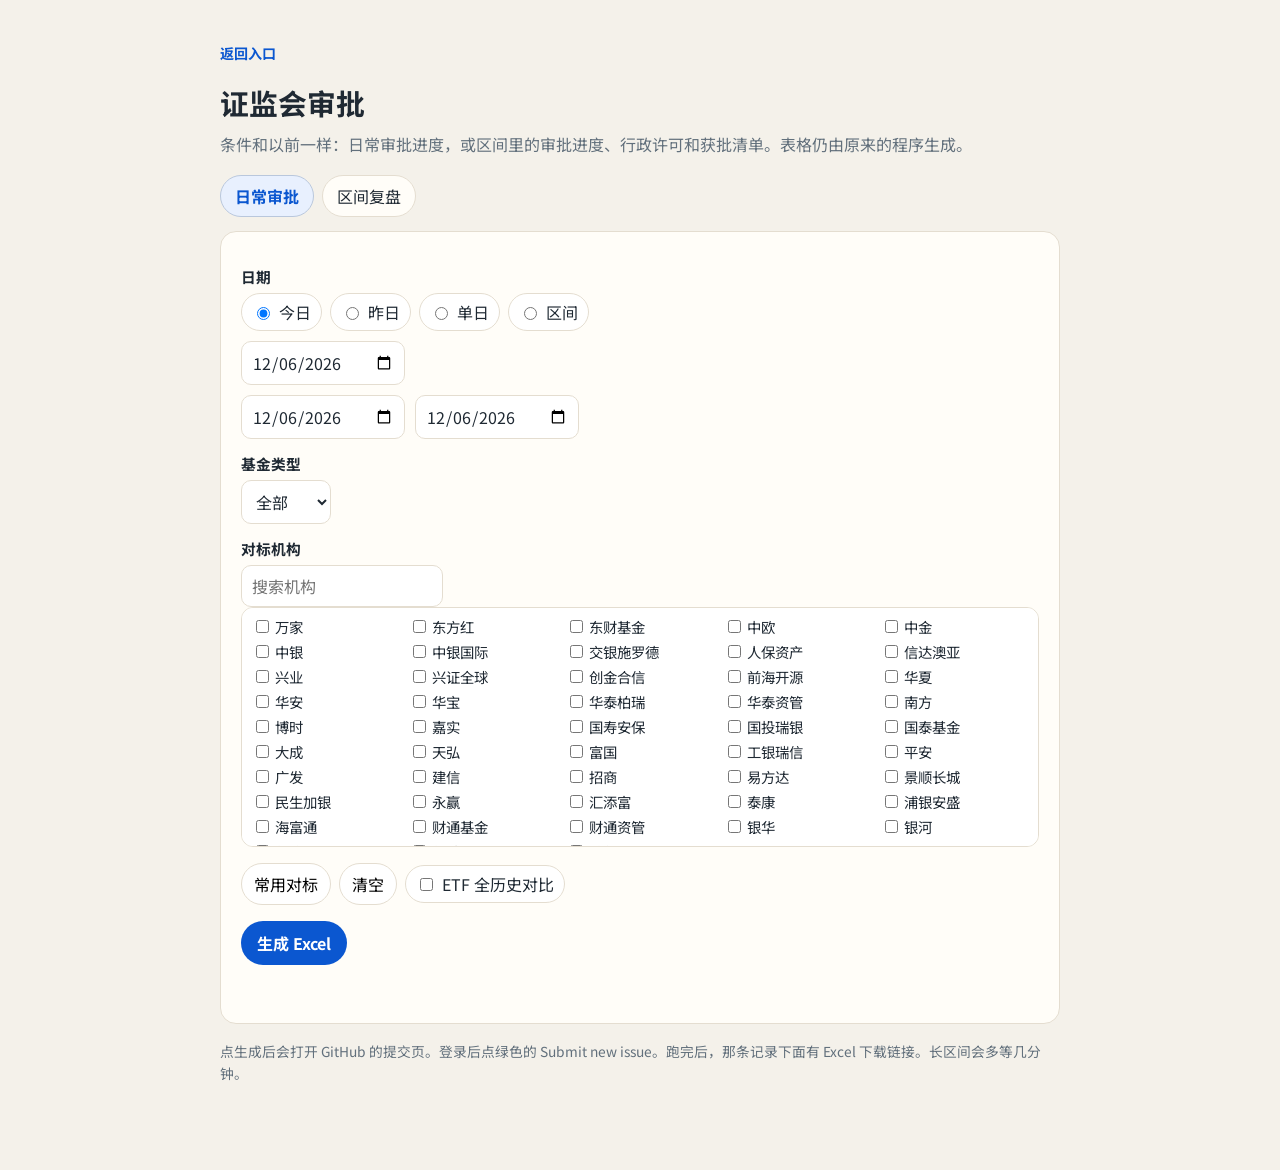
==== approval/index.html @ 1ad54c51 "Run the CSRC approval export on GitHub instead of Fly. Co-authored-by: Cursor <cursoragent@cursor.co" ====
<!DOCTYPE html>
<html lang="zh-CN">
<head>
  <meta charset="UTF-8" />
  <meta name="viewport" content="width=device-width, initial-scale=1" />
  <title>证监会审批</title>
  <link rel="preconnect" href="https://fonts.googleapis.com" />
  <link rel="preconnect" href="https://fonts.gstatic.com" crossorigin />
  <link href="https://fonts.googleapis.com/css2?family=Noto+Sans+SC:wght@400;500;700&display=swap" rel="stylesheet" />
  <style>
    :root {
      --bg: #f4f1ea;
      --paper: #fffdf8;
      --ink: #1f2933;
      --muted: #62707c;
      --line: #e4ddd0;
      --accent: #0b57d0;
    }
    * { box-sizing: border-box; }
    body {
      margin: 0;
      min-height: 100vh;
      font-family: "Noto Sans SC", "PingFang SC", "Microsoft YaHei", sans-serif;
      color: var(--ink);
      background: var(--bg);
    }
    .wrap { max-width: 880px; margin: 0 auto; padding: 40px 20px 72px; }
    a.back { color: var(--accent); font-weight: 700; text-decoration: none; font-size: 0.88rem; }
    h1 { margin: 18px 0 8px; font-size: 1.8rem; }
    .sub { margin: 0 0 18px; color: var(--muted); line-height: 1.65; }
    .tabs { display: flex; gap: 8px; margin-bottom: 14px; }
    .tabs button, button.go, button.quiet {
      font: inherit;
      cursor: pointer;
    }
    .tabs button {
      border: 1px solid var(--line);
      background: var(--paper);
      border-radius: 999px;
      padding: 8px 14px;
      color: var(--ink);
    }
    .tabs button.active { background: #e8f0fe; color: var(--accent); border-color: #b9c7dc; font-weight: 700; }
    .card {
      background: var(--paper);
      border: 1px solid var(--line);
      border-radius: 16px;
      padding: 20px;
    }
    .hidden { display: none; }
    label.field { display: block; margin: 14px 0 6px; font-weight: 700; font-size: 0.92rem; }
    .row { display: flex; flex-wrap: wrap; gap: 8px; }
    .chip {
      display: inline-flex;
      align-items: center;
      gap: 6px;
      border: 1px solid var(--line);
      border-radius: 999px;
      padding: 6px 10px;
      background: #fff;
    }
    input[type="date"], input[type="month"], input[type="search"], select {
      font: inherit;
      border: 1px solid var(--line);
      border-radius: 10px;
      padding: 8px 10px;
      background: #fff;
      color: var(--ink);
    }
    .dates { display: flex; flex-wrap: wrap; gap: 10px; margin-top: 10px; }
    .bench {
      max-height: 240px;
      overflow: auto;
      border: 1px solid var(--line);
      border-radius: 12px;
      padding: 8px 10px;
      background: #fff;
      display: grid;
      grid-template-columns: repeat(auto-fill, minmax(140px, 1fr));
      gap: 4px 10px;
    }
    .bench label { font-size: 0.9rem; }
    .actions { display: flex; flex-wrap: wrap; gap: 8px; margin-top: 16px; align-items: center; }
    button.go {
      border: 0;
      background: var(--accent);
      color: #fff;
      border-radius: 999px;
      padding: 10px 16px;
      font-weight: 700;
    }
    button.quiet {
      border: 1px solid var(--line);
      background: #fff;
      border-radius: 999px;
      padding: 8px 12px;
    }
    .status { margin: 12px 0 0; color: var(--muted); line-height: 1.6; min-height: 1.6em; }
    .note {
      margin-top: 16px;
      color: var(--muted);
      font-size: 0.86rem;
      line-height: 1.6;
    }
  </style>
</head>
<body>
  <div class="wrap">
    <a class="back" href="../">返回入口</a>
    <h1>证监会审批</h1>
    <p class="sub">条件和以前一样：日常审批进度，或区间里的审批进度、行政许可和获批清单。表格仍由原来的程序生成。</p>
    <div class="tabs">
      <button type="button" id="tabDaily" class="active">日常审批</button>
      <button type="button" id="tabPeriod">区间复盘</button>
    </div>

    <section class="card" id="panelDaily">
      <label class="field">日期</label>
      <div class="row" id="dateType">
        <label class="chip"><input type="radio" name="dtype" value="today" checked /> 今日</label>
        <label class="chip"><input type="radio" name="dtype" value="yesterday" /> 昨日</label>
        <label class="chip"><input type="radio" name="dtype" value="single" /> 单日</label>
        <label class="chip"><input type="radio" name="dtype" value="range" /> 区间</label>
      </div>
      <div class="dates hidden" id="rowSingle">
        <input type="date" id="singleDate" />
      </div>
      <div class="dates hidden" id="rowRange">
        <input type="date" id="startDate" />
        <input type="date" id="endDate" />
      </div>
      <label class="field" for="fundType">基金类型</label>
      <select id="fundType"></select>
      <label class="field" for="benchSearch">对标机构</label>
      <input type="search" id="benchSearch" placeholder="搜索机构" />
      <div class="bench" id="benchList"></div>
      <div class="actions">
        <button type="button" class="quiet" id="btnCommon">常用对标</button>
        <button type="button" class="quiet" id="btnClear">清空</button>
        <label class="chip"><input type="checkbox" id="etfFull" /> ETF 全历史对比</label>
      </div>
      <div class="actions">
        <button type="button" class="go" id="btnDaily">生成 Excel</button>
      </div>
      <p class="status" id="statusDaily"></p>
    </section>

    <section class="card hidden" id="panelPeriod">
      <label class="field">区间</label>
      <div class="dates">
        <input type="date" id="periodStart" />
        <input type="date" id="periodEnd" />
      </div>
      <label class="field" for="approveMonth">获批月份</label>
      <input type="month" id="approveMonth" />
      <div class="actions">
        <label class="chip"><input type="checkbox" id="incProgress" checked /> 审批进度公示</label>
        <label class="chip"><input type="checkbox" id="incResult" checked /> 行政许可事项</label>
      </div>
      <div class="actions">
        <button type="button" class="go" id="btnPeriod">生成 Excel</button>
      </div>
      <p class="status" id="statusPeriod"></p>
    </section>
    <p class="note">点生成后会打开 GitHub 的提交页。登录后点绿色的 Submit new issue。跑完后，那条记录下面有 Excel 下载链接。长区间会多等几分钟。</p>
  </div>
  <script>
    const INSTITUTIONS = ["万家", "东方红", "东财基金", "中欧", "中金", "中银", "中银国际", "交银施罗德", "人保资产", "信达澳亚", "兴业", "兴证全球", "创金合信", "前海开源", "华夏", "华安", "华宝", "华泰柏瑞", "华泰资管", "南方", "博时", "嘉实", "国寿安保", "国投瑞银", "国泰基金", "大成", "天弘", "富国", "工银瑞信", "平安", "广发", "建信", "招商", "易方达", "景顺长城", "民生加银", "永赢", "汇添富", "泰康", "浦银安盛", "海富通", "财通基金", "财通资管", "银华", "银河", "长信", "长城", "鹏华"];
    const COMMON = ["华夏", "易方达", "广发", "富国", "南方", "嘉实", "汇添富", "博时", "招商", "鹏华"];
    const FUND_TYPES = ["全部", "货币型", "债券型", "混合型", "股票型", "REITs", "QDII", "ETF", "FOF"];
    const REPO = "https://github.com/zylugarry-lab/csrc-approval-scraper/issues/new";

    function todayISO() {
      const d = new Date();
      const m = String(d.getMonth() + 1).padStart(2, "0");
      const day = String(d.getDate()).padStart(2, "0");
      return d.getFullYear() + "-" + m + "-" + day;
    }

    function previousMonth(iso) {
      const d = new Date(iso + "T00:00:00");
      d.setDate(1);
      d.setMonth(d.getMonth() - 1);
      return d.getFullYear() + "-" + String(d.getMonth() + 1).padStart(2, "0");
    }

    function selectedDateType() {
      return document.querySelector('input[name="dtype"]:checked').value;
    }

    function syncDateRows() {
      const value = selectedDateType();
      document.getElementById("rowSingle").classList.toggle("hidden", value !== "single");
      document.getElementById("rowRange").classList.toggle("hidden", value !== "range");
    }

    const selected = new Set();

    function syncSelected() {
      document.querySelectorAll("#benchList input").forEach((el) => {
        if (el.checked) selected.add(el.value);
        else selected.delete(el.value);
      });
    }

    function renderBench(filter) {
      const q = (filter || "").trim();
      const box = document.getElementById("benchList");
      box.innerHTML = "";
      INSTITUTIONS.filter((name) => !q || name.includes(q)).forEach((name) => {
        const label = document.createElement("label");
        const input = document.createElement("input");
        input.type = "checkbox";
        input.value = name;
        input.checked = selected.has(name);
        label.appendChild(input);
        label.append(" " + name);
        box.appendChild(label);
      });
    }

    function selectedBenches() {
      syncSelected();
      return INSTITUTIONS.filter((name) => selected.has(name));
    }

    function openIssue(title, payload, statusEl) {
      const body = "```csrc\n" + JSON.stringify(payload) + "\n```\n\n由入口页面提交。GitHub Actions 会用同一套程序生成 Excel，完成后把下载链接写在这条记录下面。";
      const url = REPO + "?title=" + encodeURIComponent(title) + "&body=" + encodeURIComponent(body);
      statusEl.textContent = "已打开 GitHub 提交页。登录后点绿色的 Submit new issue，完成后再回到那条记录下载。";
      window.open(url, "_blank", "noopener");
    }

    document.getElementById("tabDaily").onclick = () => {
      document.getElementById("tabDaily").classList.add("active");
      document.getElementById("tabPeriod").classList.remove("active");
      document.getElementById("panelDaily").classList.remove("hidden");
      document.getElementById("panelPeriod").classList.add("hidden");
    };
    document.getElementById("tabPeriod").onclick = () => {
      document.getElementById("tabPeriod").classList.add("active");
      document.getElementById("tabDaily").classList.remove("active");
      document.getElementById("panelPeriod").classList.remove("hidden");
      document.getElementById("panelDaily").classList.add("hidden");
    };

    const today = todayISO();
    document.getElementById("singleDate").value = today;
    document.getElementById("startDate").value = today;
    document.getElementById("endDate").value = today;
    document.getElementById("periodEnd").value = today;
    document.getElementById("periodStart").value = today.slice(0, 4) + "-06-30";
    document.getElementById("approveMonth").value = previousMonth(today);
    FUND_TYPES.forEach((name) => {
      const option = document.createElement("option");
      option.value = name;
      option.textContent = name;
      document.getElementById("fundType").appendChild(option);
    });
    renderBench();
    syncDateRows();
    document.getElementById("dateType").addEventListener("change", syncDateRows);
    document.getElementById("benchSearch").addEventListener("input", (event) => {
      syncSelected();
      renderBench(event.target.value);
    });
    document.getElementById("btnClear").onclick = () => {
      selected.clear();
      renderBench(document.getElementById("benchSearch").value);
    };
    document.getElementById("btnCommon").onclick = () => {
      selected.clear();
      COMMON.forEach((name) => selected.add(name));
      renderBench(document.getElementById("benchSearch").value);
    };
    document.getElementById("btnDaily").onclick = () => {
      const dateType = selectedDateType();
      const payload = {
        kind: "daily",
        date_type: dateType,
        single_date: document.getElementById("singleDate").value,
        start_date: document.getElementById("startDate").value,
        end_date: document.getElementById("endDate").value,
        fund_type: document.getElementById("fundType").value,
        benchmarks: selectedBenches(),
        etf_full_history: document.getElementById("etfFull").checked
      };
      const label = dateType === "today" ? today : dateType === "yesterday" ? "昨日" : dateType === "single" ? payload.single_date : payload.start_date + "至" + payload.end_date;
      openIssue("审批导出 日常 " + label, payload, document.getElementById("statusDaily"));
    };
    document.getElementById("btnPeriod").onclick = () => {
      const includeProgress = document.getElementById("incProgress").checked;
      const includeResult = document.getElementById("incResult").checked;
      const statusEl = document.getElementById("statusPeriod");
      if (!includeProgress && !includeResult) {
        statusEl.textContent = "请至少勾选一个数据源。";
        return;
      }
      const payload = {
        kind: "period",
        start_date: document.getElementById("periodStart").value,
        end_date: document.getElementById("periodEnd").value,
        approve_month: document.getElementById("approveMonth").value,
        include_progress: includeProgress,
        include_result: includeResult
      };
      openIssue("审批导出 区间 " + payload.start_date + "至" + payload.end_date, payload, statusEl);
    };
  </script>
</body>
</html>
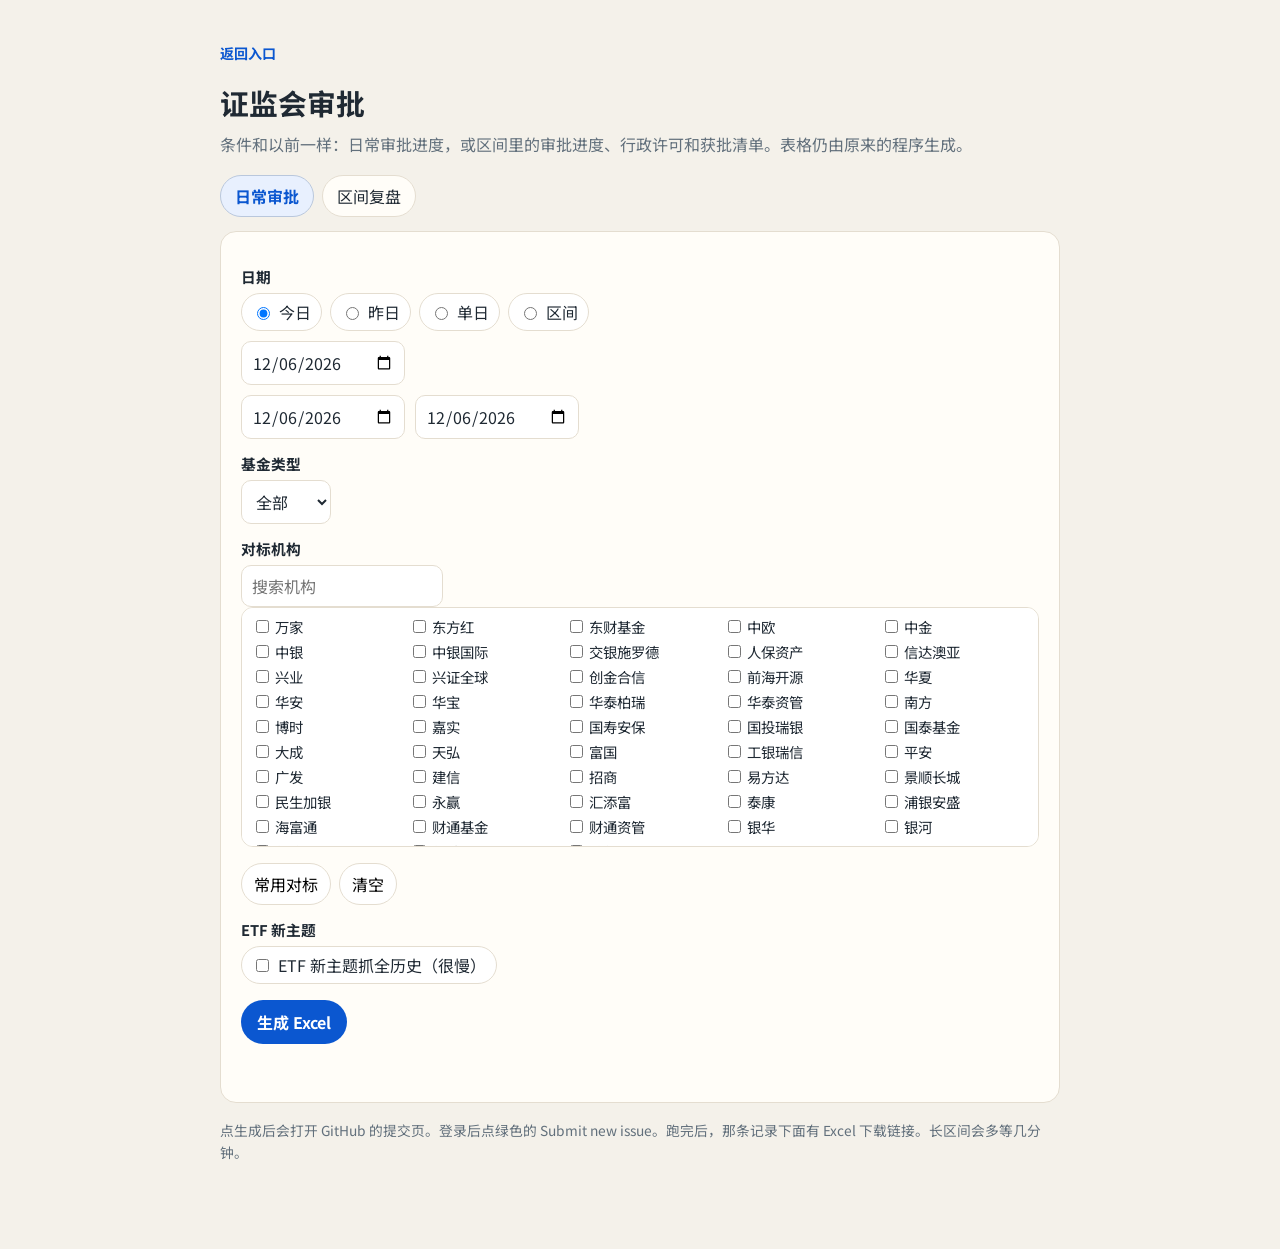
==== commit c7b7682e: "Put the ETF new-theme option back on its own row. Co-authored-by: Cursor <cursoragent@cursor.com>" ====
--- a/approval/index.html
+++ b/approval/index.html
@@ -137,8 +137,9 @@
       <div class="actions">
         <button type="button" class="quiet" id="btnCommon">常用对标</button>
         <button type="button" class="quiet" id="btnClear">清空</button>
-        <label class="chip"><input type="checkbox" id="etfFull" /> ETF 全历史对比</label>
-      </div>
+      </div>
+      <label class="field">ETF 新主题</label>
+      <label class="chip"><input type="checkbox" id="etfFull" /> ETF 新主题抓全历史（很慢）</label>
       <div class="actions">
         <button type="button" class="go" id="btnDaily">生成 Excel</button>
       </div>
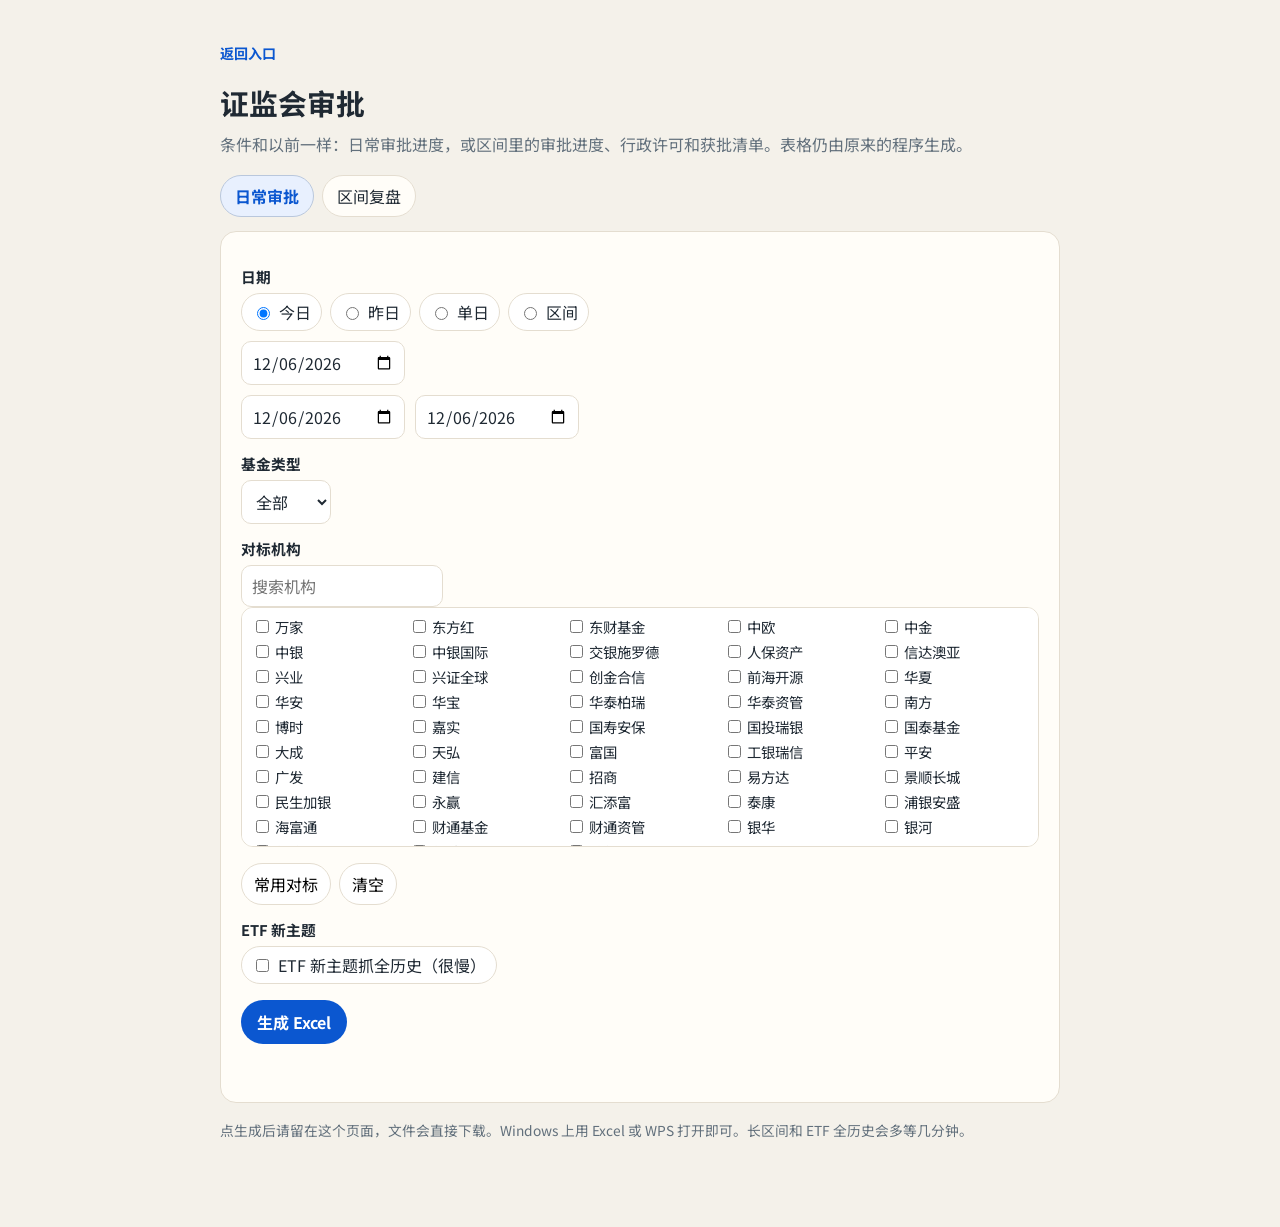
==== commit 6cbe5e5b: "Download the approval Excel on the same page for Windows colleagues. Co-authored-by: Cursor <cursora" ====
--- a/approval/index.html
+++ b/approval/index.html
@@ -163,13 +163,12 @@
       </div>
       <p class="status" id="statusPeriod"></p>
     </section>
-    <p class="note">点生成后会打开 GitHub 的提交页。登录后点绿色的 Submit new issue。跑完后，那条记录下面有 Excel 下载链接。长区间会多等几分钟。</p>
+    <p class="note">点生成后请留在这个页面，文件会直接下载。Windows 上用 Excel 或 WPS 打开即可。长区间和 ETF 全历史会多等几分钟。</p>
   </div>
   <script>
     const INSTITUTIONS = ["万家", "东方红", "东财基金", "中欧", "中金", "中银", "中银国际", "交银施罗德", "人保资产", "信达澳亚", "兴业", "兴证全球", "创金合信", "前海开源", "华夏", "华安", "华宝", "华泰柏瑞", "华泰资管", "南方", "博时", "嘉实", "国寿安保", "国投瑞银", "国泰基金", "大成", "天弘", "富国", "工银瑞信", "平安", "广发", "建信", "招商", "易方达", "景顺长城", "民生加银", "永赢", "汇添富", "泰康", "浦银安盛", "海富通", "财通基金", "财通资管", "银华", "银河", "长信", "长城", "鹏华"];
     const COMMON = ["华夏", "易方达", "广发", "富国", "南方", "嘉实", "汇添富", "博时", "招商", "鹏华"];
     const FUND_TYPES = ["全部", "货币型", "债券型", "混合型", "股票型", "REITs", "QDII", "ETF", "FOF"];
-    const REPO = "https://github.com/zylugarry-lab/csrc-approval-scraper/issues/new";
 
     function todayISO() {
       const d = new Date();
@@ -225,11 +224,85 @@
       return INSTITUTIONS.filter((name) => selected.has(name));
     }
 
-    function openIssue(title, payload, statusEl) {
-      const body = "```csrc\n" + JSON.stringify(payload) + "\n```\n\n由入口页面提交。GitHub Actions 会用同一套程序生成 Excel，完成后把下载链接写在这条记录下面。";
-      const url = REPO + "?title=" + encodeURIComponent(title) + "&body=" + encodeURIComponent(body);
-      statusEl.textContent = "已打开 GitHub 提交页。登录后点绿色的 Submit new issue，完成后再回到那条记录下载。";
-      window.open(url, "_blank", "noopener");
+    function requestId() {
+      const bytes = new Uint8Array(8);
+      crypto.getRandomValues(bytes);
+      return [...bytes].map((b) => b.toString(16).padStart(2, "0")).join("");
+    }
+
+    function saveBlob(blob, filename) {
+      const url = URL.createObjectURL(blob);
+      const link = document.createElement("a");
+      link.href = url;
+      link.download = filename || "csrc-export.xlsx";
+      document.body.appendChild(link);
+      link.click();
+      link.remove();
+      setTimeout(() => URL.revokeObjectURL(url), 4000);
+    }
+
+    async function waitForMeta(id, statusEl) {
+      const started = Date.now();
+      while (Date.now() - started < 40 * 60 * 1000) {
+        await new Promise((resolve) => setTimeout(resolve, 5000));
+        const mins = Math.floor((Date.now() - started) / 60000);
+        if (mins >= 1) {
+          statusEl.textContent = "正在生成，已等待 " + mins + " 分钟。长区间和 ETF 全历史会更久，请不要关闭页面。";
+        }
+        try {
+          const resp = await fetch("./out/" + id + ".json?t=" + Date.now(), { cache: "no-store" });
+          if (resp.ok) {
+            const meta = await resp.json();
+            if (meta && (meta.error || (meta.file && meta.filename))) return meta;
+          }
+        } catch (_) {}
+      }
+      throw new Error("等待超时，请稍后再试");
+    }
+
+    const QUEUE = "https://extendsclass.com/api/json-storage/bin/fdabeee";
+
+    async function readQueue() {
+      const resp = await fetch(QUEUE + "?t=" + Date.now(), { cache: "no-store" });
+      if (!resp.ok) throw new Error("提交生成请求失败");
+      const text = await resp.text();
+      const cut = text.indexOf("<!");
+      const data = JSON.parse(cut === -1 ? text : text.slice(0, cut));
+      if (!data || !Array.isArray(data.requests)) data.requests = [];
+      return data;
+    }
+
+    async function enqueue(payload) {
+      const data = await readQueue();
+      const pending = data.requests.filter((item) => item && !item.done);
+      if (pending.length >= 6) throw new Error("当前排队的人比较多，请过几分钟再试");
+      const id = requestId();
+      data.requests.push({ id, payload, done: false });
+      const put = await fetch(QUEUE, {
+        method: "PUT",
+        headers: { "Content-Type": "application/json" },
+        body: JSON.stringify({ requests: data.requests.slice(-40) })
+      });
+      if (!put.ok) throw new Error("提交生成请求失败");
+      return id;
+    }
+
+    async function generate(payload, statusEl, button) {
+      button.disabled = true;
+      statusEl.textContent = "正在生成，请留在这个页面。完成后会直接下载，Excel 和 WPS 都能打开。";
+      try {
+        const id = await enqueue(payload);
+        const meta = await waitForMeta(id, statusEl);
+        if (meta.error) throw new Error(meta.error);
+        const fileResp = await fetch("./out/" + encodeURIComponent(meta.file) + "?t=" + Date.now(), { cache: "no-store" });
+        if (!fileResp.ok) throw new Error("文件还没有发布出来");
+        saveBlob(await fileResp.blob(), meta.filename);
+        statusEl.textContent = "已开始下载。若浏览器询问保存位置，保存后用 Excel 或 WPS 打开。";
+      } catch (err) {
+        statusEl.textContent = "没有生成成功：" + (err && err.message ? err.message : err);
+      } finally {
+        button.disabled = false;
+      }
     }
 
     document.getElementById("tabDaily").onclick = () => {
@@ -286,8 +359,7 @@
         benchmarks: selectedBenches(),
         etf_full_history: document.getElementById("etfFull").checked
       };
-      const label = dateType === "today" ? today : dateType === "yesterday" ? "昨日" : dateType === "single" ? payload.single_date : payload.start_date + "至" + payload.end_date;
-      openIssue("审批导出 日常 " + label, payload, document.getElementById("statusDaily"));
+      generate(payload, document.getElementById("statusDaily"), document.getElementById("btnDaily"));
     };
     document.getElementById("btnPeriod").onclick = () => {
       const includeProgress = document.getElementById("incProgress").checked;
@@ -305,7 +377,7 @@
         include_progress: includeProgress,
         include_result: includeResult
       };
-      openIssue("审批导出 区间 " + payload.start_date + "至" + payload.end_date, payload, statusEl);
+      generate(payload, statusEl, document.getElementById("btnPeriod"));
     };
   </script>
 </body>
